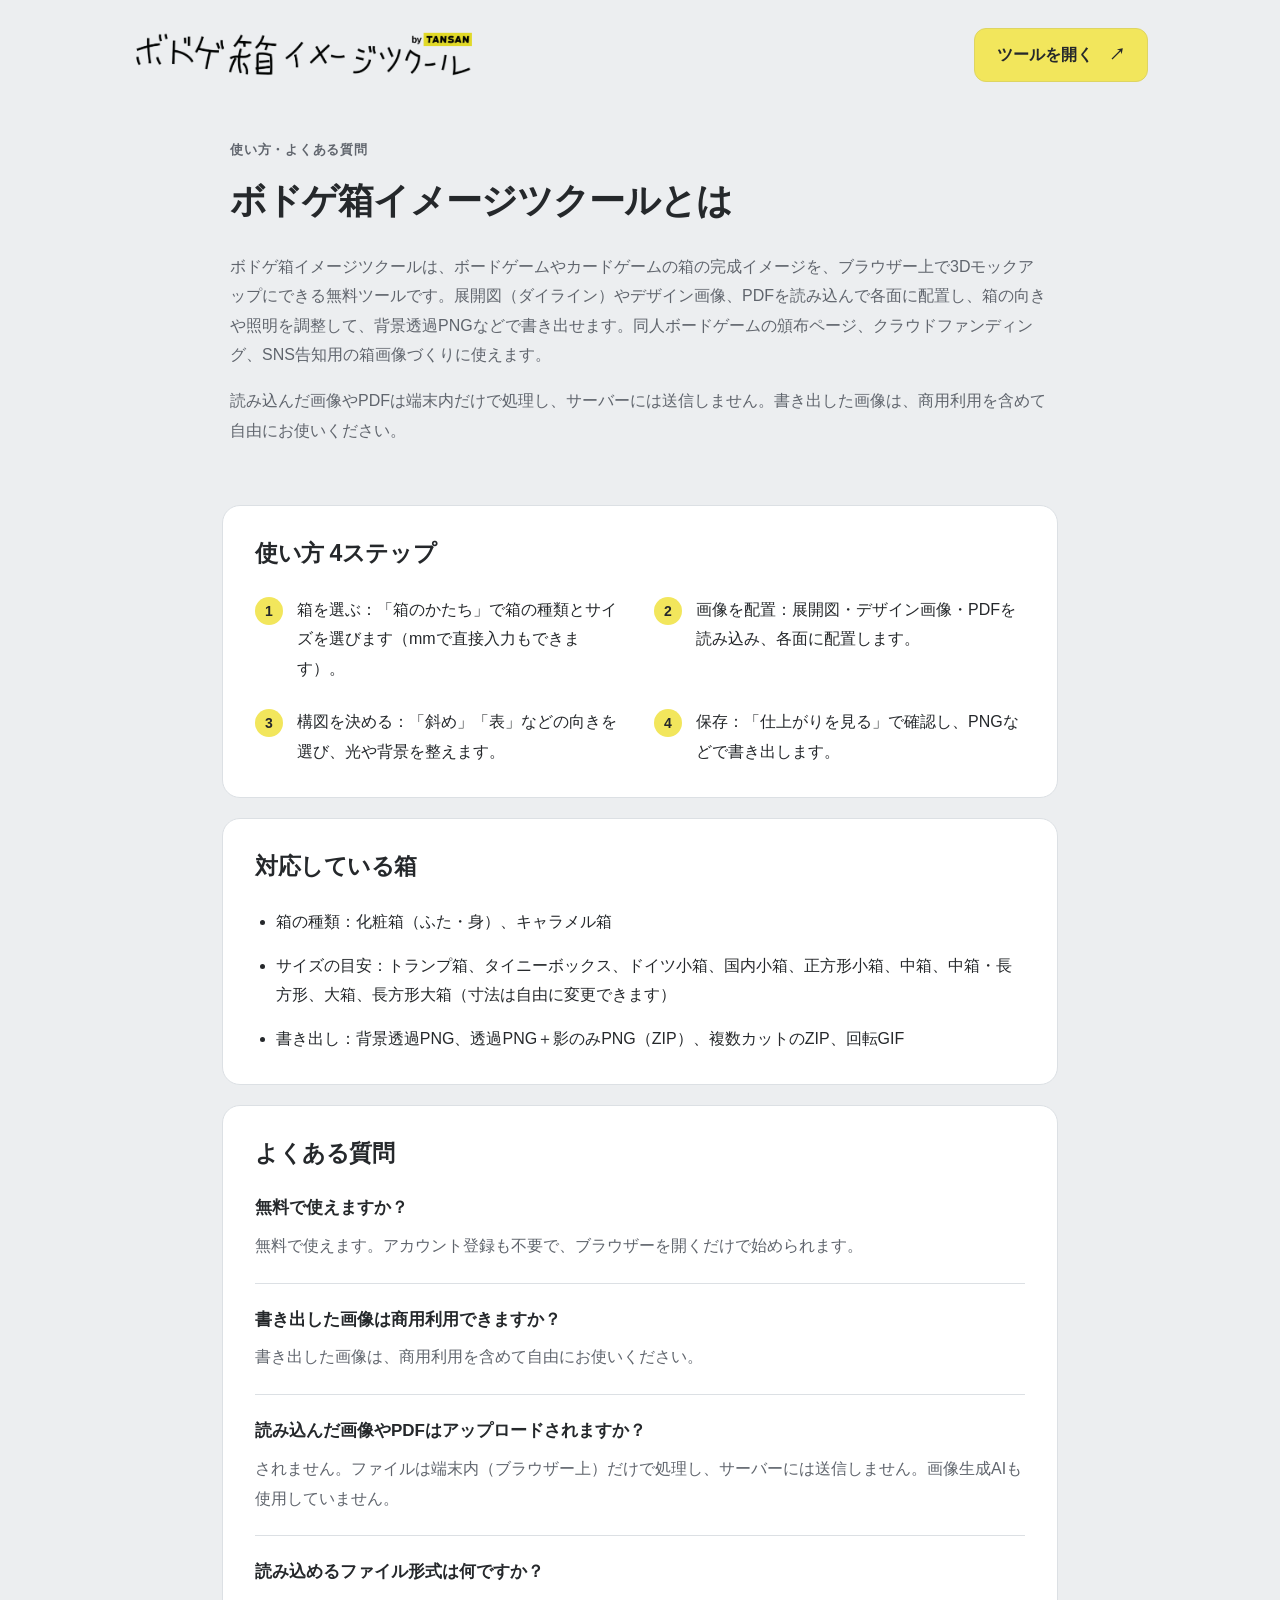
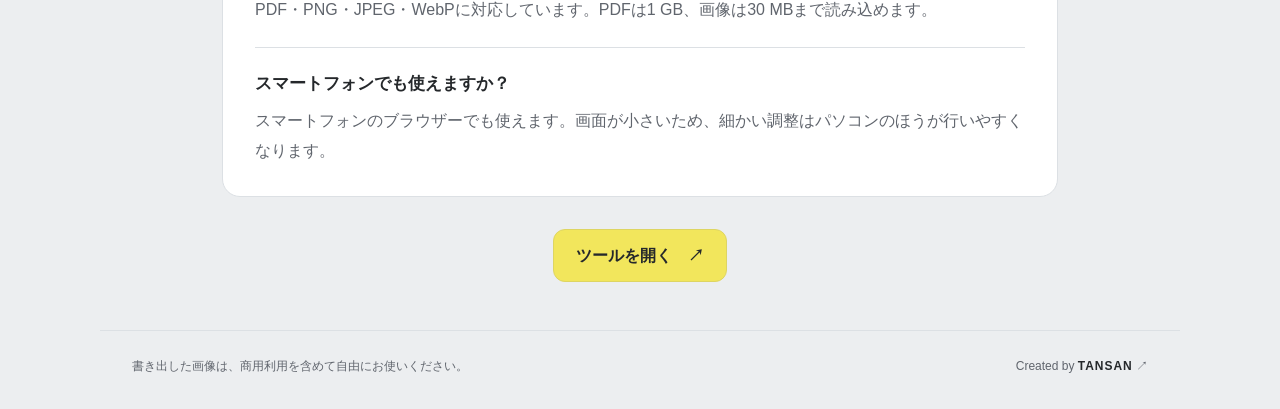
==== about.html @ 092311a2 "auto-deploy 2026-10-02 12:14" ====
<!doctype html>
<html lang="ja">
<head>
<meta charset="utf-8">
<meta name="viewport" content="width=device-width,initial-scale=1">
<title>ボードゲーム箱の3Dモックアップの作り方｜ボドゲ箱イメージツクール</title>
<meta name="description" content="ボドゲ箱イメージツクールの使い方とよくある質問。展開図・画像・PDFから箱の3Dモックアップを作り、背景透過PNGや回転GIFを保存する手順、対応する箱とファイル形式をご案内します。">
<link rel="canonical" href="https://box.tansan.co/about.html">
<meta name="robots" content="index,follow,max-image-preview:large">
<meta property="og:type" content="website">
<meta property="og:locale" content="ja_JP">
<meta property="og:site_name" content="ボドゲ箱イメージツクール">
<meta property="og:title" content="ボードゲーム箱の3Dモックアップの作り方｜ボドゲ箱イメージツクール">
<meta property="og:description" content="画像を配置して、構図を決めて、保存。基本の4ステップ、対応する箱、よくある質問をご案内します。">
<meta property="og:url" content="https://box.tansan.co/about.html">
<meta property="og:image" content="https://box.tansan.co/og-image.png?v=2">
<meta property="og:image:width" content="1200">
<meta property="og:image:height" content="630">
<meta property="og:image:alt" content="ボドゲ箱イメージツクールとサンプルボックス">
<meta name="twitter:card" content="summary_large_image">
<meta name="twitter:title" content="ボードゲーム箱の3Dモックアップの作り方｜ボドゲ箱イメージツクール">
<meta name="twitter:description" content="基本の4ステップ、対応する箱、よくある質問をご案内します。">
<meta name="twitter:image" content="https://box.tansan.co/og-image.png?v=2">
<meta name="twitter:image:alt" content="ボドゲ箱イメージツクールとサンプルボックス">
<link rel="stylesheet" href="about.css?v=102">
<script type="application/ld+json">{"@context":"https://schema.org","@type":"FAQPage","mainEntity":[{"@type":"Question","name":"無料で使えますか？","acceptedAnswer":{"@type":"Answer","text":"無料で使えます。アカウント登録も不要で、ブラウザーを開くだけで始められます。"}},{"@type":"Question","name":"書き出した画像は商用利用できますか？","acceptedAnswer":{"@type":"Answer","text":"書き出した画像は、商用利用を含めて自由にお使いください。"}},{"@type":"Question","name":"読み込んだ画像やPDFはアップロードされますか？","acceptedAnswer":{"@type":"Answer","text":"されません。ファイルは端末内（ブラウザー上）だけで処理し、サーバーには送信しません。画像生成AIも使用していません。"}},{"@type":"Question","name":"読み込めるファイル形式は何ですか？","acceptedAnswer":{"@type":"Answer","text":"PDF・PNG・JPEG・WebPに対応しています。PDFは1 GB、画像は30 MBまで読み込めます。"}},{"@type":"Question","name":"スマートフォンでも使えますか？","acceptedAnswer":{"@type":"Answer","text":"スマートフォンのブラウザーでも使えます。画面が小さいため、細かい調整はパソコンのほうが行いやすくなります。"}}]}</script>
</head>
<body>
<a class="skip-link" href="#content">本文へ移動</a>
<header class="page-header">
<a class="brand" href="./" aria-label="ボドゲ箱イメージツクールのトップへ"><img src="logo.png?v=101" alt="ボドゲ箱イメージツクール by TANSAN" width="1627" height="221"></a>
<a class="primary-link" href="./">ツールを開く <span aria-hidden="true">↗</span></a>
</header>
<main id="content">
<section class="intro" aria-labelledby="about-title">
<p class="eyebrow">使い方・よくある質問</p>
<h1 id="about-title">ボドゲ箱イメージツクールとは</h1>
<p>ボドゲ箱イメージツクールは、ボードゲームやカードゲームの箱の完成イメージを、ブラウザー上で3Dモックアップにできる無料ツールです。展開図（ダイライン）やデザイン画像、PDFを読み込んで各面に配置し、箱の向きや照明を調整して、背景透過PNGなどで書き出せます。同人ボードゲームの頒布ページ、クラウドファンディング、SNS告知用の箱画像づくりに使えます。</p>
<p>読み込んだ画像やPDFは端末内だけで処理し、サーバーには送信しません。書き出した画像は、商用利用を含めて自由にお使いください。</p>
</section>
<section class="card" aria-labelledby="steps-title">
<h2 id="steps-title">使い方 4ステップ</h2>
<ol class="steps"><li>箱を選ぶ：「箱のかたち」で箱の種類とサイズを選びます（mmで直接入力もできます）。</li><li>画像を配置：展開図・デザイン画像・PDFを読み込み、各面に配置します。</li><li>構図を決める：「斜め」「表」などの向きを選び、光や背景を整えます。</li><li>保存：「仕上がりを見る」で確認し、PNGなどで書き出します。</li></ol>
</section>
<section class="card" aria-labelledby="boxes-title">
<h2 id="boxes-title">対応している箱</h2>
<ul class="box-info"><li>箱の種類：化粧箱（ふた・身）、キャラメル箱</li><li>サイズの目安：トランプ箱、タイニーボックス、ドイツ小箱、国内小箱、正方形小箱、中箱、中箱・長方形、大箱、長方形大箱（寸法は自由に変更できます）</li><li>書き出し：背景透過PNG、透過PNG＋影のみPNG（ZIP）、複数カットのZIP、回転GIF</li></ul>
</section>
<section class="card" aria-labelledby="faq-title">
<h2 id="faq-title">よくある質問</h2>
<article class="faq-item"><h3>無料で使えますか？</h3><p>無料で使えます。アカウント登録も不要で、ブラウザーを開くだけで始められます。</p></article>
<article class="faq-item"><h3>書き出した画像は商用利用できますか？</h3><p>書き出した画像は、商用利用を含めて自由にお使いください。</p></article>
<article class="faq-item"><h3>読み込んだ画像やPDFはアップロードされますか？</h3><p>されません。ファイルは端末内（ブラウザー上）だけで処理し、サーバーには送信しません。画像生成AIも使用していません。</p></article>
<article class="faq-item"><h3>読み込めるファイル形式は何ですか？</h3><p>PDF・PNG・JPEG・WebPに対応しています。PDFは1 GB、画像は30 MBまで読み込めます。</p></article>
<article class="faq-item"><h3>スマートフォンでも使えますか？</h3><p>スマートフォンのブラウザーでも使えます。画面が小さいため、細かい調整はパソコンのほうが行いやすくなります。</p></article>
</section>
<div class="bottom-action"><a class="primary-link" href="./">ツールを開く <span aria-hidden="true">↗</span></a></div>
</main>
<footer class="page-footer"><p>書き出した画像は、商用利用を含めて自由にお使いください。</p><a href="https://tansan.co" target="_blank" rel="noopener noreferrer">Created by <strong>TANSAN</strong> ↗</a></footer>
</body>
</html>
---- about.css ----
:root{color-scheme:light;--background:#eceef0;--paper:#fff;--ink:#25282b;--muted:#60656d;--line:#dce0e4;--accent:#f2e65c}
*{box-sizing:border-box}
html{scroll-behavior:smooth}
body{margin:0;background:var(--background);color:var(--ink);font-family:-apple-system,BlinkMacSystemFont,"Helvetica Neue","Hiragino Kaku Gothic ProN",Meiryo,sans-serif;font-size:16px;line-height:1.85;overflow-wrap:anywhere}
a{color:inherit;text-underline-offset:4px}
a:focus-visible{outline:3px solid #2f6bff;outline-offset:4px}
.skip-link{position:absolute;top:8px;left:8px;padding:8px 14px;background:var(--paper);transform:translateY(-160%);z-index:2}
.skip-link:focus{transform:none}
.page-header{max-width:1080px;margin:auto;padding:28px 32px;display:flex;align-items:center;justify-content:space-between;gap:24px}
.brand{display:block;width:min(48%,340px);line-height:0}
.brand img{width:100%;height:auto;mix-blend-mode:multiply}
.primary-link{display:inline-flex;justify-content:center;align-items:center;gap:16px;padding:11px 22px;border:1px solid #ded562;border-radius:12px;background:var(--accent);color:var(--ink);font-weight:650;text-decoration:none;white-space:nowrap;flex-shrink:0;transition:background .15s}
.primary-link:hover{background:#ebdf49}
main{max-width:900px;margin:0 auto;padding:28px 32px 48px}
.intro{padding:0 8px 24px}
.eyebrow{margin:0 0 12px;color:var(--muted);font-size:13px;font-weight:600;letter-spacing:.06em}
h1{font-size:clamp(26px,3.5vw,36px);line-height:1.5;letter-spacing:-.025em;margin:0 0 24px;font-weight:750}
p{margin:0 0 16px}
.intro>p:not(.eyebrow){color:var(--muted)}
.card{padding:30px 32px;margin-top:20px;background:var(--paper);border:1px solid var(--line);border-radius:18px}
h2{margin:0 0 24px;font-size:23px;line-height:1.5;letter-spacing:-.02em}
.steps{display:grid;grid-template-columns:1fr 1fr;gap:24px 28px;counter-reset:step;list-style:none;margin:0;padding:0}
.steps li{counter-increment:step;position:relative;padding-left:42px}
.steps li:before{content:counter(step);position:absolute;left:0;top:2px;width:28px;height:28px;display:grid;place-items:center;border-radius:50%;background:var(--accent);font-size:14px;font-weight:700;line-height:1}
.box-info{margin:0;padding-left:1.3em}
.box-info li+li{margin-top:14px}
.faq-item+.faq-item{border-top:1px solid var(--line);margin-top:22px;padding-top:22px}
h3{font-size:17px;line-height:1.7;margin:0 0 8px}
.faq-item p{margin:0;color:var(--muted)}
.bottom-action{text-align:center;padding-top:32px}
.page-footer{max-width:1080px;margin:auto;border-top:1px solid var(--line);padding:24px 32px 32px;display:flex;justify-content:space-between;align-items:center;gap:20px;color:var(--muted);font-size:12px}
.page-footer p{margin:0}.page-footer a{white-space:nowrap;text-decoration:none}.page-footer strong{color:var(--ink);letter-spacing:.08em}
@media(max-width:600px){.page-header{padding:20px;gap:16px;flex-wrap:wrap}.brand{width:min(100%,300px)}.primary-link{padding:10px 18px;font-size:14px}main{padding:12px 16px 32px}.intro{padding:0 4px 8px}h1{font-size:27px}h2{font-size:21px}.card{padding:24px 20px;border-radius:15px}.steps{grid-template-columns:1fr;gap:20px}.page-footer{padding:24px 20px;flex-direction:column;align-items:flex-start;gap:12px}}
@media(prefers-reduced-motion:reduce){html{scroll-behavior:auto}.primary-link{transition:none}}
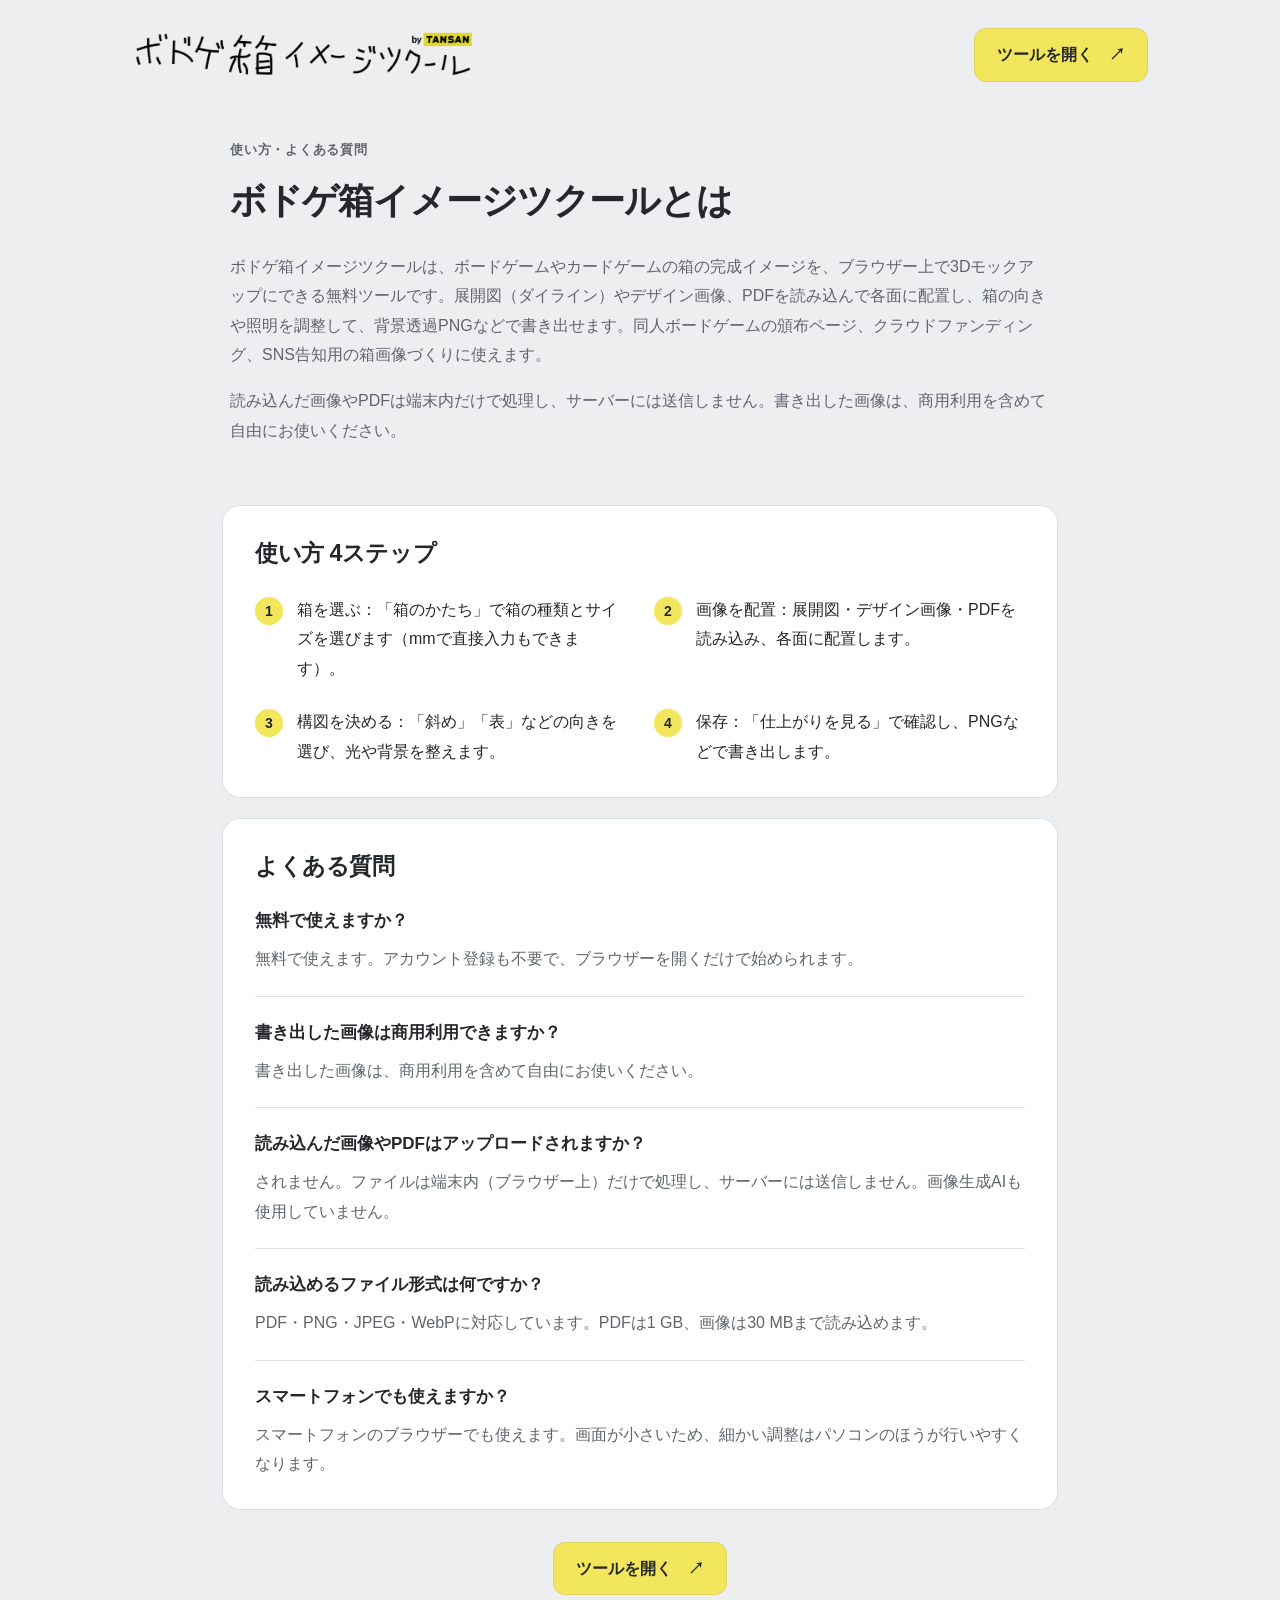
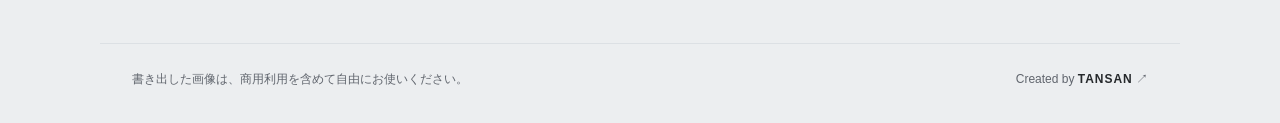
==== commit 34c26ce2: "auto-deploy 2026-10-02 14:56" ====
--- a/about.html
+++ b/about.html
@@ -42,10 +42,6 @@
 <h2 id="steps-title">使い方 4ステップ</h2>
 <ol class="steps"><li>箱を選ぶ：「箱のかたち」で箱の種類とサイズを選びます（mmで直接入力もできます）。</li><li>画像を配置：展開図・デザイン画像・PDFを読み込み、各面に配置します。</li><li>構図を決める：「斜め」「表」などの向きを選び、光や背景を整えます。</li><li>保存：「仕上がりを見る」で確認し、PNGなどで書き出します。</li></ol>
 </section>
-<section class="card" aria-labelledby="boxes-title">
-<h2 id="boxes-title">対応している箱</h2>
-<ul class="box-info"><li>箱の種類：化粧箱（ふた・身）、キャラメル箱</li><li>サイズの目安：トランプ箱、タイニーボックス、ドイツ小箱、国内小箱、正方形小箱、中箱、中箱・長方形、大箱、長方形大箱（寸法は自由に変更できます）</li><li>書き出し：背景透過PNG、透過PNG＋影のみPNG（ZIP）、複数カットのZIP、回転GIF</li></ul>
-</section>
 <section class="card" aria-labelledby="faq-title">
 <h2 id="faq-title">よくある質問</h2>
 <article class="faq-item"><h3>無料で使えますか？</h3><p>無料で使えます。アカウント登録も不要で、ブラウザーを開くだけで始められます。</p></article>
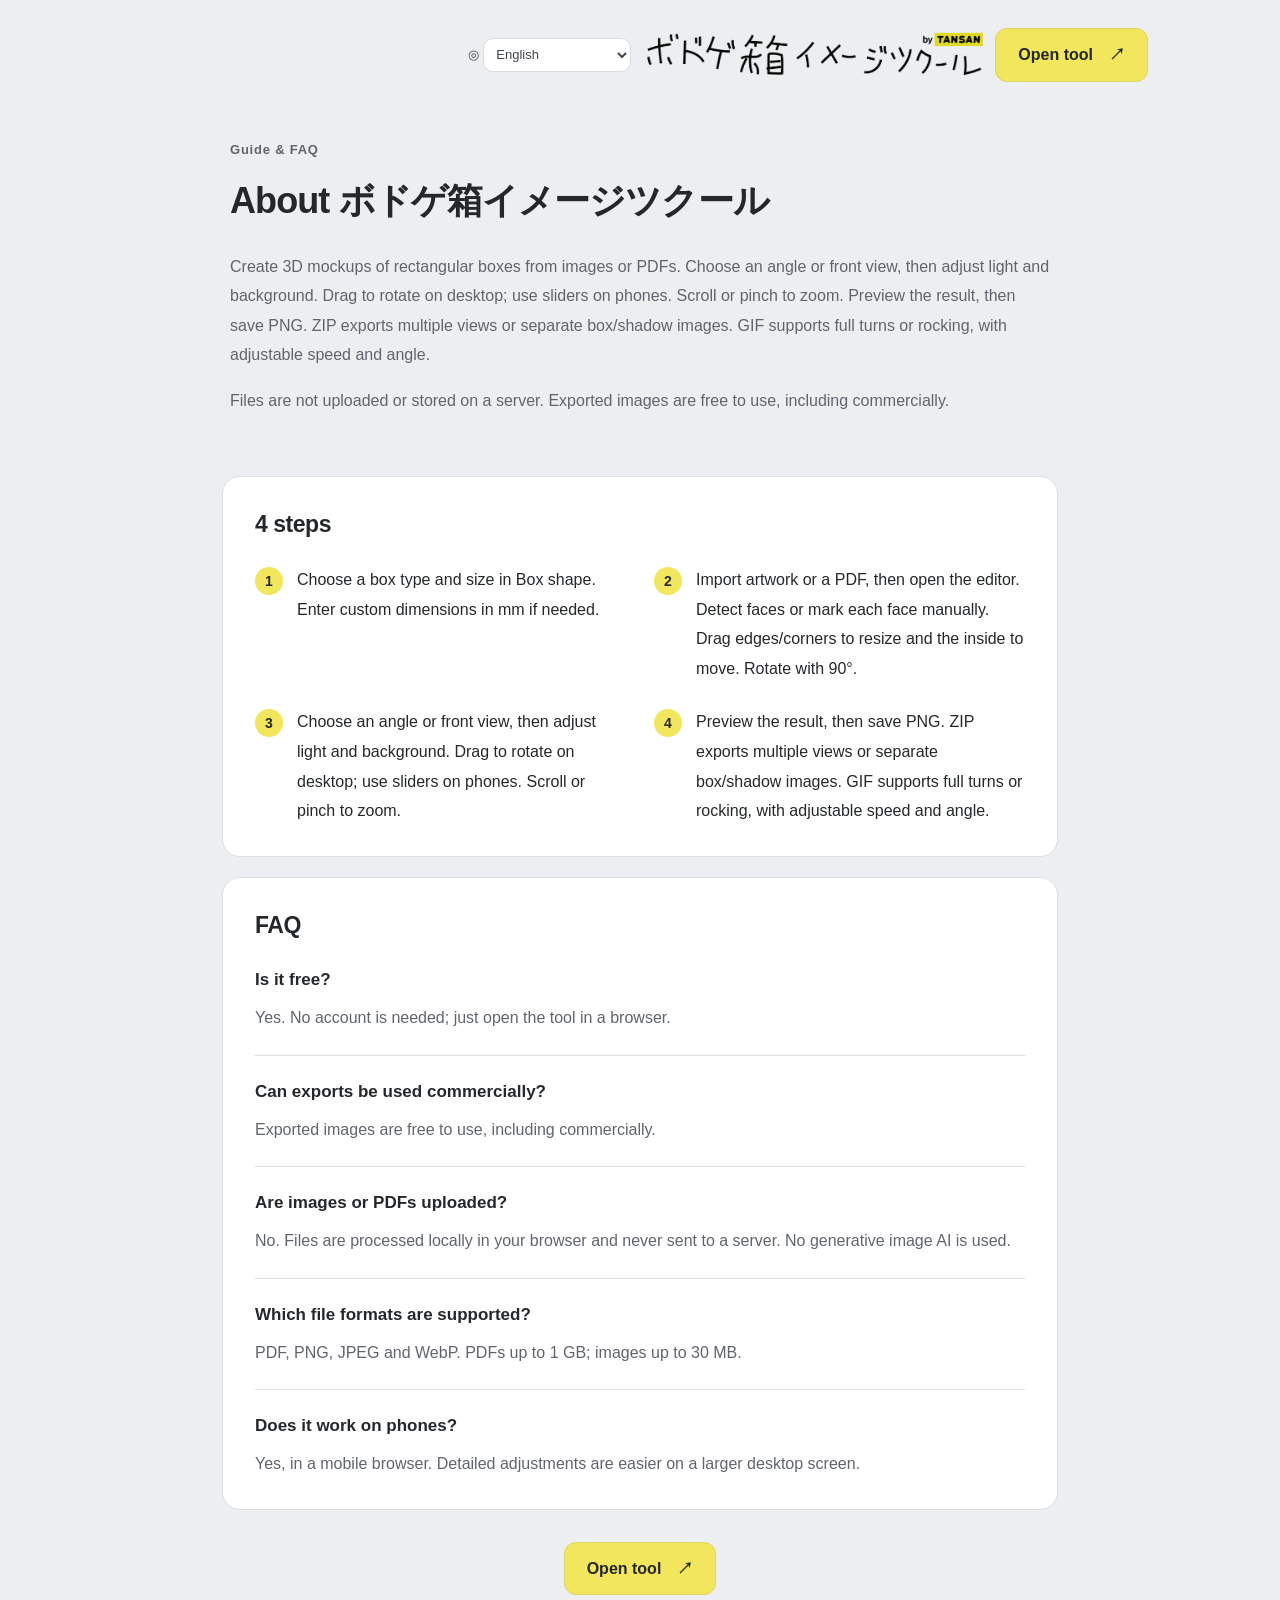
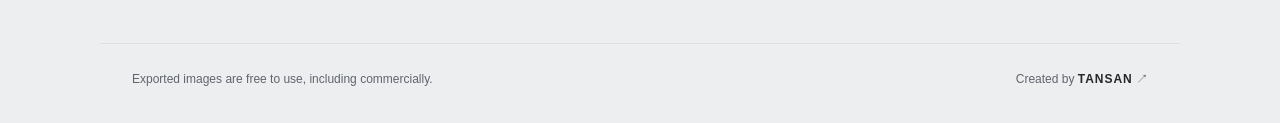
==== commit 932fed54: "auto-deploy 2026-10-09 16:13" ====
--- a/about.html
+++ b/about.html
@@ -24,7 +24,7 @@
 <meta name="twitter:image:alt" content="ボドゲ箱イメージツクールとサンプルボックス">
 <link rel="stylesheet" href="about.css?v=102">
 <script type="application/ld+json">{"@context":"https://schema.org","@type":"FAQPage","mainEntity":[{"@type":"Question","name":"無料で使えますか？","acceptedAnswer":{"@type":"Answer","text":"無料で使えます。アカウント登録も不要で、ブラウザーを開くだけで始められます。"}},{"@type":"Question","name":"書き出した画像は商用利用できますか？","acceptedAnswer":{"@type":"Answer","text":"書き出した画像は、商用利用を含めて自由にお使いください。"}},{"@type":"Question","name":"読み込んだ画像やPDFはアップロードされますか？","acceptedAnswer":{"@type":"Answer","text":"されません。ファイルは端末内（ブラウザー上）だけで処理し、サーバーには送信しません。画像生成AIも使用していません。"}},{"@type":"Question","name":"読み込めるファイル形式は何ですか？","acceptedAnswer":{"@type":"Answer","text":"PDF・PNG・JPEG・WebPに対応しています。PDFは1 GB、画像は30 MBまで読み込めます。"}},{"@type":"Question","name":"スマートフォンでも使えますか？","acceptedAnswer":{"@type":"Answer","text":"スマートフォンのブラウザーでも使えます。画面が小さいため、細かい調整はパソコンのほうが行いやすくなります。"}}]}</script>
-</head>
+<script defer src="locales/ui.js?v=108"></script><script defer src="i18n.js?v=108"></script><link rel="stylesheet" href="i18n.css?v=108"></head>
 <body>
 <a class="skip-link" href="#content">本文へ移動</a>
 <header class="page-header">
--- a/i18n.css
+++ b/i18n.css
@@ -0,0 +1,28 @@
+.language-control{display:inline-flex;align-items:center;gap:4px;flex:0 0 auto;font-size:13px;min-width:0;color:#41464d}
+.language-select{font:inherit;color:inherit;background:#fff;border:1px solid #d9dde3;border-radius:10px;min-height:34px;max-width:148px;padding:6px 20px 6px 8px;cursor:pointer}
+.language-select:focus-visible{outline:2px solid #4178dd;outline-offset:2px}
+[data-original-help][hidden],[data-localized-help][hidden]{display:none!important}
+[data-localized-help] section{margin:0 0 20px}[data-localized-help] h3{font-size:15px;margin-bottom:8px}[data-localized-help] p{line-height:1.75}
+html:not([lang=ja]) .step-guide{flex-wrap:wrap}
+html:not([lang=ja]) .step-guide button{white-space:normal;line-height:1.2}
+html:not([lang=ja]) .header-actions{flex-wrap:wrap;justify-content:flex-end}
+html:not([lang=ja]) button{overflow-wrap:anywhere}
+html:not([lang=ja]) .view-bar .segments{flex-wrap:wrap}
+html:not([lang=ja]) .view-bar [data-view]{white-space:normal;line-height:1.2;min-height:35px}
+html:not([lang=ja]) .choice-name,html:not([lang=ja]) .picture-choices small{white-space:normal}
+html:not([lang=ja]) .save-label{white-space:normal}
+html:not([lang=ja]) .range-title{white-space:normal;line-height:1.4}
+html:not([lang=ja]) .image-editor-open{height:auto;min-height:40px;white-space:normal}
+html:not([lang=ja]) .finish-edit-toolbar select{max-width:100%}
+.page-header .language-control{margin-left:auto}.page-header{flex-wrap:wrap;gap:12px}
+@media(max-width:1000px){.language-select{max-width:120px}.language-control{font-size:12px}}
+@media(max-width:700px){.language-select{max-width:125px;min-height:32px}.header-actions{gap:5px}.page-header .brand{width:100%}html:not([lang=ja]) .view-bar [data-view]{font-size:10px}}
+html:not([lang=ja]) .segments{display:flex;flex-wrap:wrap;min-width:0}
+html:not([lang=ja]) .segments button{flex:1 1 auto;min-width:0;white-space:normal}
+html:not([lang=ja]) .view-bar .segments button{flex:1 1 75px;padding:7px 6px}
+html:not([lang=ja]) #image-editor .faces button{flex:1 1 62px;padding:7px 6px}
+html:not([lang=ja]) #image-editor #mapping>*{min-width:0}
+@media(max-width:700px){html:not([lang=ja]) .view-bar .segments{flex-wrap:nowrap;overflow-x:auto}html:not([lang=ja]) .view-bar .segments button{flex:0 0 auto;max-width:105px;white-space:normal}}
+html:not([lang=ja]) .view-bar .segments button span{white-space:normal;min-width:0;line-height:1.25}
+html:not([lang=ja]) .view-bar #reset-view{flex:0 0 88px;overflow-wrap:normal;white-space:normal}
+html:not([lang=ja]) .choice-name{hyphens:auto;overflow-wrap:normal;font-size:12px}
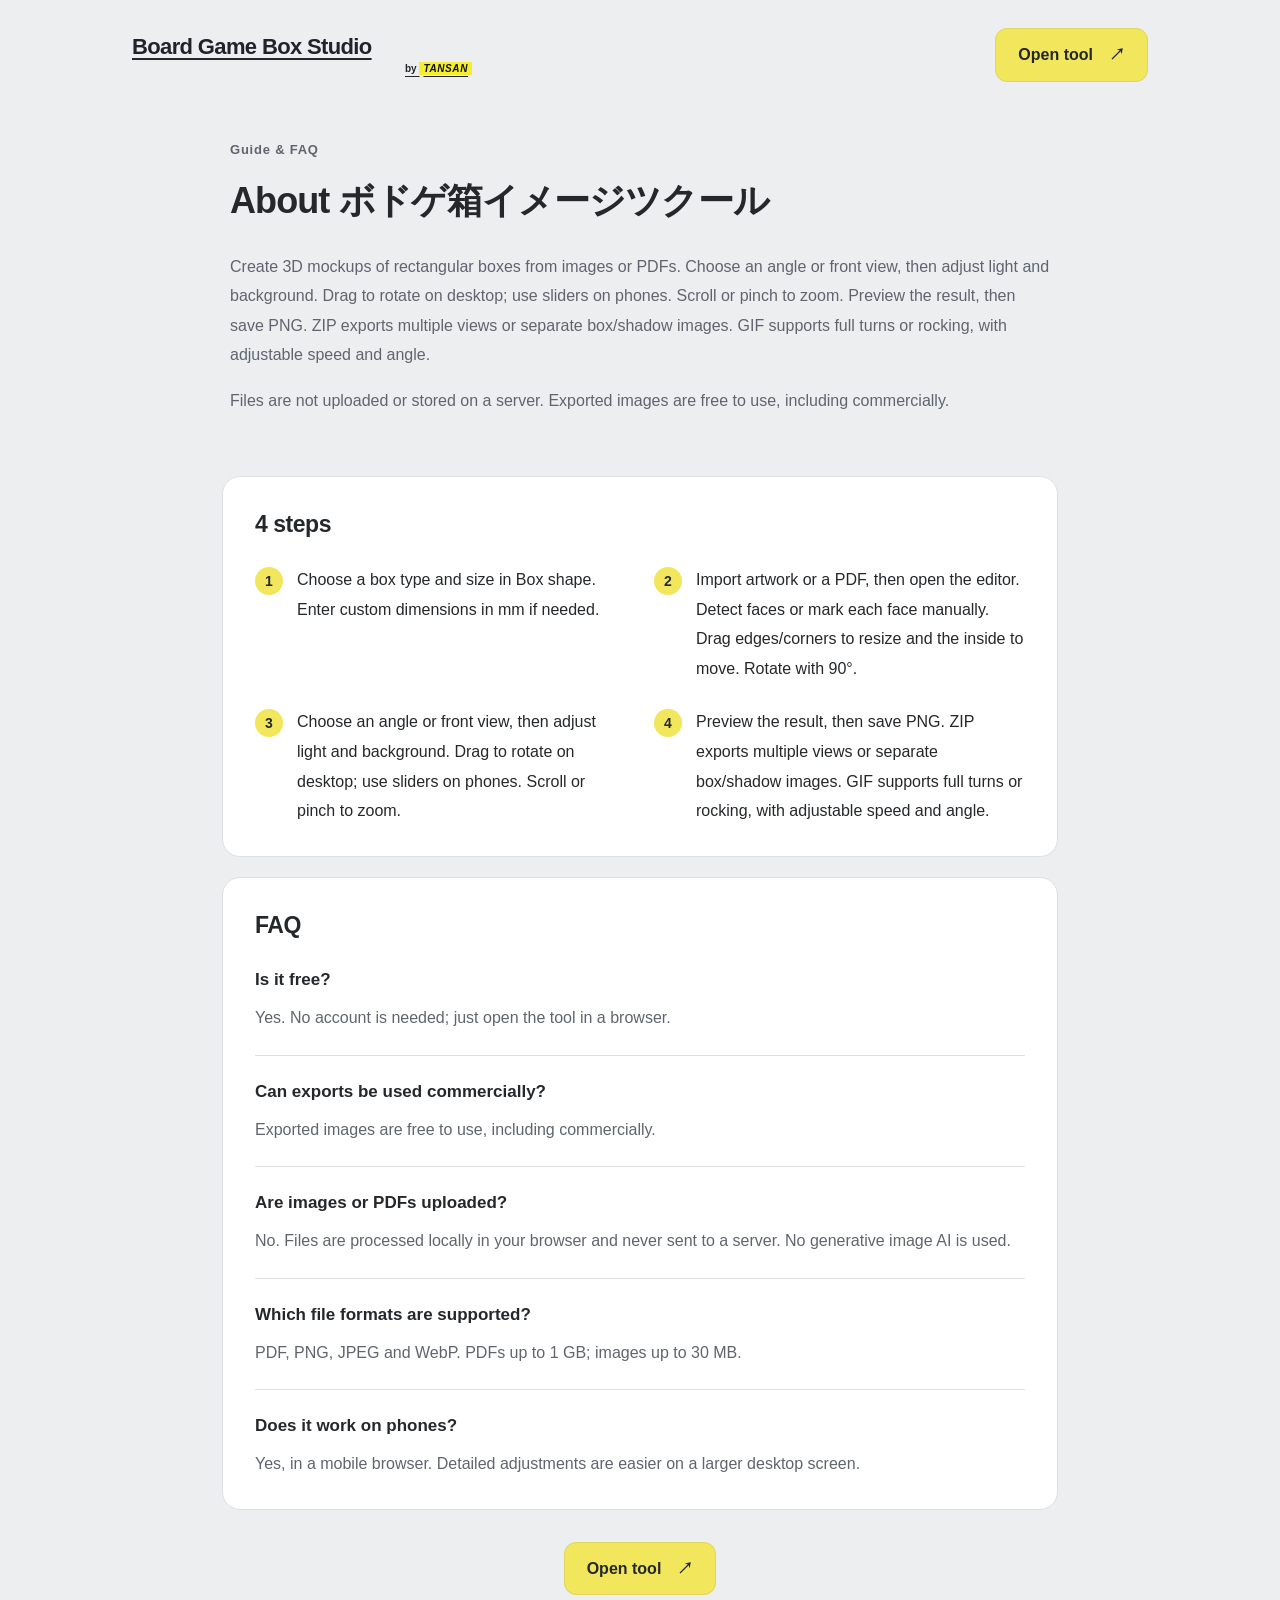
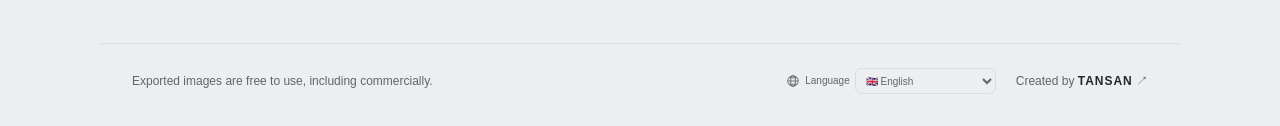
==== commit 1c6652f6: "auto-deploy 2026-10-10 06:10" ====
--- a/about.html
+++ b/about.html
@@ -24,7 +24,7 @@
 <meta name="twitter:image:alt" content="ボドゲ箱イメージツクールとサンプルボックス">
 <link rel="stylesheet" href="about.css?v=102">
 <script type="application/ld+json">{"@context":"https://schema.org","@type":"FAQPage","mainEntity":[{"@type":"Question","name":"無料で使えますか？","acceptedAnswer":{"@type":"Answer","text":"無料で使えます。アカウント登録も不要で、ブラウザーを開くだけで始められます。"}},{"@type":"Question","name":"書き出した画像は商用利用できますか？","acceptedAnswer":{"@type":"Answer","text":"書き出した画像は、商用利用を含めて自由にお使いください。"}},{"@type":"Question","name":"読み込んだ画像やPDFはアップロードされますか？","acceptedAnswer":{"@type":"Answer","text":"されません。ファイルは端末内（ブラウザー上）だけで処理し、サーバーには送信しません。画像生成AIも使用していません。"}},{"@type":"Question","name":"読み込めるファイル形式は何ですか？","acceptedAnswer":{"@type":"Answer","text":"PDF・PNG・JPEG・WebPに対応しています。PDFは1 GB、画像は30 MBまで読み込めます。"}},{"@type":"Question","name":"スマートフォンでも使えますか？","acceptedAnswer":{"@type":"Answer","text":"スマートフォンのブラウザーでも使えます。画面が小さいため、細かい調整はパソコンのほうが行いやすくなります。"}}]}</script>
-<script defer src="locales/ui.js?v=108"></script><script defer src="i18n.js?v=108"></script><link rel="stylesheet" href="i18n.css?v=108"></head>
+<script defer src="locales/ui.js?v=110"></script><script defer src="i18n.js?v=110"></script><link rel="stylesheet" href="i18n.css?v=110"></head>
 <body>
 <a class="skip-link" href="#content">本文へ移動</a>
 <header class="page-header">
--- a/i18n.css
+++ b/i18n.css
@@ -1,5 +1,6 @@
-.language-control{display:inline-flex;align-items:center;gap:4px;flex:0 0 auto;font-size:13px;min-width:0;color:#41464d}
-.language-select{font:inherit;color:inherit;background:#fff;border:1px solid #d9dde3;border-radius:10px;min-height:34px;max-width:148px;padding:6px 20px 6px 8px;cursor:pointer}
+.language-control{display:inline-flex;align-items:center;gap:5px;flex:0 0 auto;font-size:10px;min-width:0;color:#60656d;white-space:nowrap}
+.language-control>svg{width:14px;height:14px;fill:none;stroke:currentColor;stroke-width:1.5;flex:none}
+.language-select{font:inherit;color:inherit;background:transparent;border:1px solid #d9dde3;border-radius:7px;min-height:26px;max-width:160px;padding:3px 18px 3px 6px;cursor:pointer}
 .language-select:focus-visible{outline:2px solid #4178dd;outline-offset:2px}
 [data-original-help][hidden],[data-localized-help][hidden]{display:none!important}
 [data-localized-help] section{margin:0 0 20px}[data-localized-help] h3{font-size:15px;margin-bottom:8px}[data-localized-help] p{line-height:1.75}
@@ -14,9 +15,9 @@
 html:not([lang=ja]) .range-title{white-space:normal;line-height:1.4}
 html:not([lang=ja]) .image-editor-open{height:auto;min-height:40px;white-space:normal}
 html:not([lang=ja]) .finish-edit-toolbar select{max-width:100%}
-.page-header .language-control{margin-left:auto}.page-header{flex-wrap:wrap;gap:12px}
-@media(max-width:1000px){.language-select{max-width:120px}.language-control{font-size:12px}}
-@media(max-width:700px){.language-select{max-width:125px;min-height:32px}.header-actions{gap:5px}.page-header .brand{width:100%}html:not([lang=ja]) .view-bar [data-view]{font-size:10px}}
+.page-header{flex-wrap:wrap;gap:12px}
+
+@media(max-width:700px){.language-select{max-width:170px;min-height:32px}.language-control{font-size:11px}.header-actions{gap:5px}.page-header .brand{width:100%}html:not([lang=ja]) .view-bar [data-view]{font-size:10px}}
 html:not([lang=ja]) .segments{display:flex;flex-wrap:wrap;min-width:0}
 html:not([lang=ja]) .segments button{flex:1 1 auto;min-width:0;white-space:normal}
 html:not([lang=ja]) .view-bar .segments button{flex:1 1 75px;padding:7px 6px}
@@ -26,3 +27,25 @@
 html:not([lang=ja]) .view-bar .segments button span{white-space:normal;min-width:0;line-height:1.25}
 html:not([lang=ja]) .view-bar #reset-view{flex:0 0 88px;overflow-wrap:normal;white-space:normal}
 html:not([lang=ja]) .choice-name{hyphens:auto;overflow-wrap:normal;font-size:12px}
+@media(max-width:700px){
+ html:not([lang=ja]) #preview-dock .view-bar .segments{display:flex;flex-wrap:nowrap;overflow-x:auto;scrollbar-width:thin}
+ html:not([lang=ja]) #preview-dock .view-bar .segments button{flex:0 0 76px;min-height:42px}
+ html:not([lang=ja]) #preview-dock #reset-view{flex:0 0 28px}
+}
+@media(max-width:700px){html:not([lang=ja]){--dock-height:calc(var(--mobile-stage) + 84px)}html:not([lang=ja]) #preview-dock .view-bar{height:50px}}
+
+.localized-logo[hidden],.brand img[hidden]{display:none!important}
+/* Text wordmarks remain sharp and readable in every supported language. */
+.localized-logo{display:flex;flex-direction:column;gap:3px;color:#202329;max-width:100%;letter-spacing:-.04em;line-height:1.12}
+.localized-logo-title{font-family:Arial,"Helvetica Neue",sans-serif;font-size:22px;font-weight:800;overflow-wrap:anywhere}
+.localized-logo-credit{font-size:10px;font-weight:600;letter-spacing:0;text-align:right}.localized-logo-credit strong{background:#f5ed32;padding:1px 4px;color:#111;letter-spacing:.06em;font-style:italic}
+footer:not(.page-footer){align-items:center;gap:14px;min-height:36px;padding-top:3px;padding-bottom:3px}
+footer:not(.page-footer) .footer-notes{flex:1;min-width:0}
+.page-footer{flex-wrap:wrap}.page-footer p{flex:1;min-width:220px}
+@media(max-width:700px){
+ .localized-logo-title{font-size:16px}.localized-logo-credit{font-size:8px}.localized-logo{gap:2px}
+ footer:not(.page-footer){flex-wrap:wrap;gap:10px 16px;padding:16px 4px;height:auto}
+ footer:not(.page-footer) .footer-notes{flex-basis:100%}
+ footer:not(.page-footer) .language-control{order:1}footer:not(.page-footer) .credit{order:2}
+ .page-header .localized-logo-title{font-size:22px}.page-header .localized-logo-credit{font-size:10px}
+}
